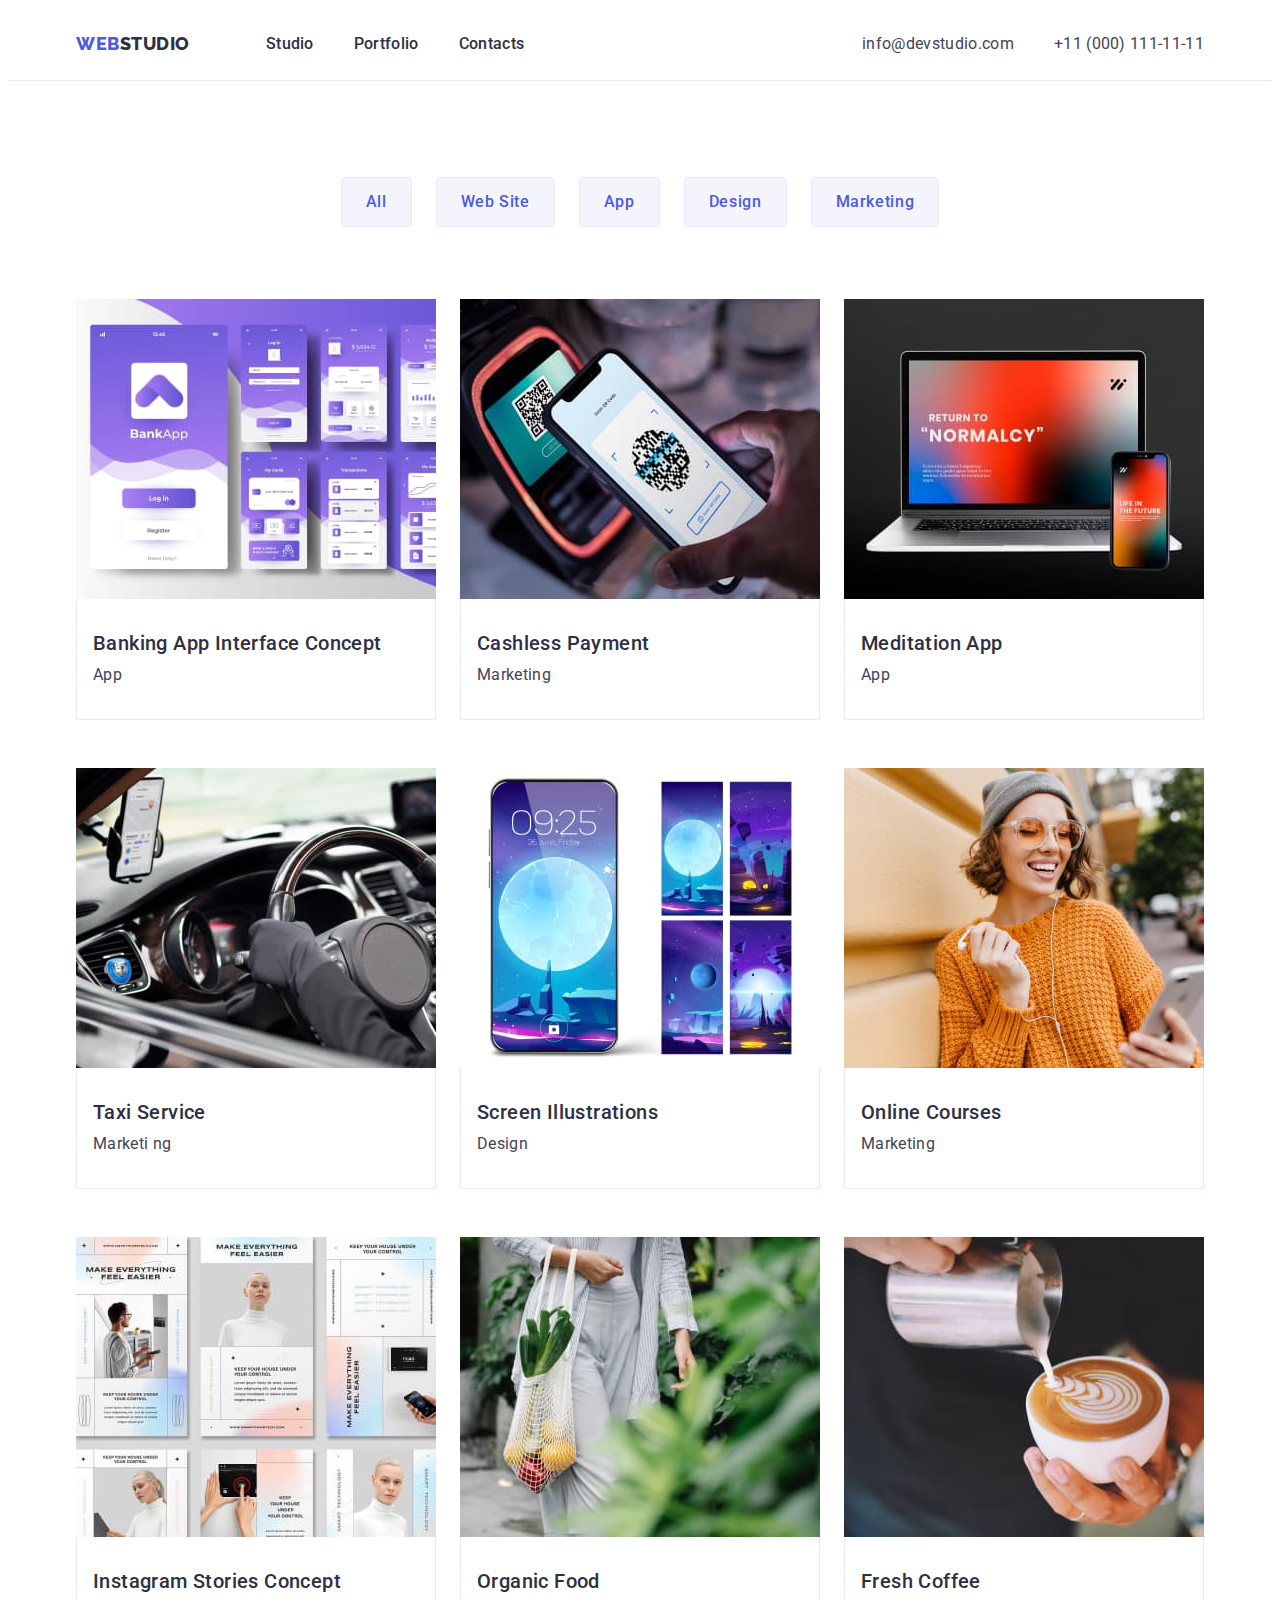
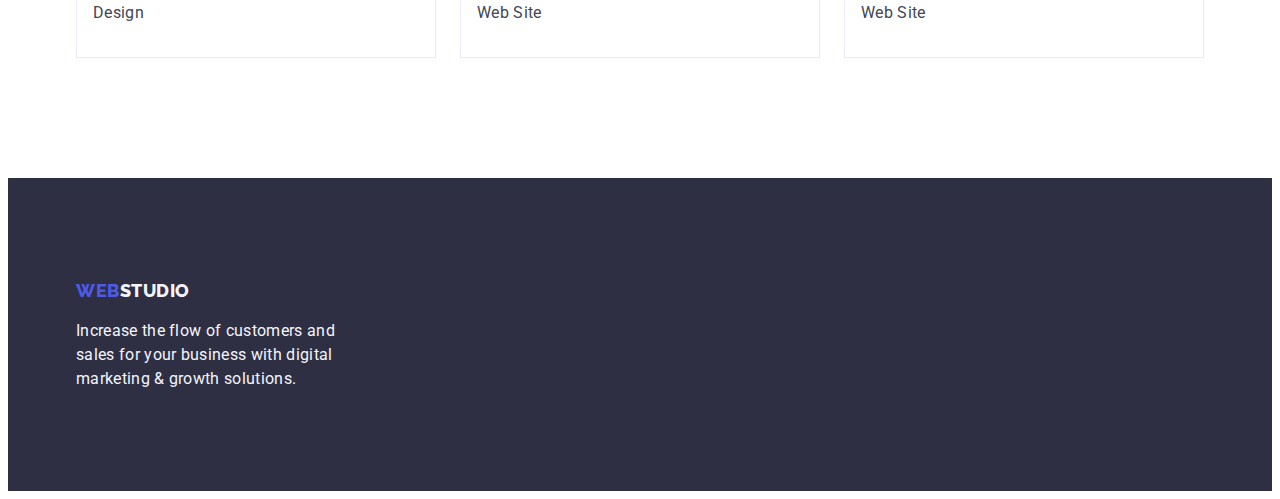
==== portfolio.html @ 958da297 "Initial commit" ====
<!DOCTYPE html>
<html lang="en">
  <head>
    <meta charset="UTF-8" />
    <meta http-equiv="X-UA-Compatible" content="IE=edge" />
    <meta name="viewport" content="width=device-width, initial-scale=1.0" />
    <title>Portfolio</title>
    <link rel="preconnect" href="https://fonts.googleapis.com" />
    <link rel="preconnect" href="https://fonts.gstatic.com" crossorigin />
    <link
      href="https://fonts.googleapis.com/css2?family=Raleway:wght@800&display=swap"
      rel="stylesheet"
    />
    <link rel="preconnect" href="https://fonts.googleapis.com" />
    <link rel="preconnect" href="https://fonts.gstatic.com" crossorigin />
    <link
      href="https://fonts.googleapis.com/css2?family=Roboto:wght@400;500;700;900&display=swap"
      rel="stylesheet"
    />
    <link
      rel="stylesheet"
      href="https://cdnjs.cloudflare.com/ajax/libs/modern-normalize/1.1.0/modern-normalize.min.css"
      integrity="sha512-wpPYUAdjBVSE4KJnH1VR1HeZfpl1ub8YT/NKx4PuQ5NmX2tKuGu6U/JRp5y+Y8XG2tV+wKQpNHVUX03MfMFn9Q=="
      crossorigin="anonymous"
      referrerpolicy="no-referrer"
    />
    <link rel="stylesheet" href="./css/styles.css" />
  </head>
  <body>
    <header class="header">
      <div class="container header-container">
        <nav class="header-navigation">
          <a class="header-logo link" href="./index.html"
            >web<span class="header-logo-web">Studio</span></a
          >
          <ul class="header-list list">
            <li class="header-item">
              <a class="header-link link" href="./index.html">Studio</a>
            </li>
            <li class="header-item">
              <a class="header-link link" href="./portfolio.html">Portfolio</a>
            </li>
            <li class="header-item">
              <a class="header-link link" href="">Contacts</a>
            </li>
          </ul>
        </nav>
        <address class="header-address">
          <ul class="header-list list">
            <li class="header-item">
              <a class="header-contact link" href="mailto:info@devstudio.com"
                >info@devstudio.com</a
              >
            </li>
            <li class="header-item">
              <a class="header-contact link" href="tel:+110001111111"
                >+11 (000) 111-11-11</a
              >
            </li>
          </ul>
        </address>
      </div>
    </header>
    <main class="main">
      <section class="main-section-portfolion">
        <div class="container">
          <h1 class="title-portfolion" hidden>section</h1>
          <ul class="main-items-portfolion list">
            <li class="main-item-btn-portfolion">
              <button class="main-btn-portfolio" type="button">All</button>
            </li>
            <li class="main-item-btn-portfolion">
              <button class="main-btn-portfolio" type="button">Web Site</button>
            </li>
            <li class="main-item-btn-portfolion">
              <button class="main-btn-portfolio" type="button">App</button>
            </li>
            <li class="main-item-btn-portfolion">
              <button class="main-btn-portfolio" type="button">Design</button>
            </li>
            <li class="main-item-btn-portfolion">
              <button class="main-btn-portfolio" type="button">
                Marketing
              </button>
            </li>
          </ul>
          <ul class="main-list-portfolion list">
            <li class="main-item-portfolion">
              <a class="main-link-portfolio link" href="">
                <img
                  src="./images/Banking.jpg"
                  width="360"
                  height="300"
                  alt="services"
                />
                <div class="container-text">
                  <h2 class="main-title-portfolion">
                    Banking App Interface Concept
                  </h2>
                  <p class="main-text-portfolion">App</p>
                </div>
              </a>
            </li>
            <li class="main-item-portfolion">
              <a class="main-link-portfolio link" href="">
                <img
                  src="./images/Cashless.jpg"
                  alt="services_"
                  width="360"
                  height="300"
                />
                <div class="container-text">
                  <h2 class="main-title-portfolion">Cashless Payment</h2>
                  <p class="main-text-portfolion">Marketing</p>
                </div>
              </a>
            </li>
            <li class="main-item-portfolion">
              <a class="main-link-portfolio link" href="">
                <img
                  src="./images/Meditation.jpg"
                  alt="services_"
                  width="360"
                  height="300"
                />
                <div class="container-text">
                  <h2 class="main-title-portfolion">Meditation App</h2>
                  <p class="main-text-portfolion">App</p>
                </div>
              </a>
            </li>
            <li class="main-item-portfolion">
              <a class="main-link-portfolio link" href="">
                <img
                  src="./images/Taxi.jpg"
                  alt="services_"
                  width="360"
                  height="300"
                />
                <div class="container-text">
                  <h2 class="main-title-portfolion">Taxi Service</h2>
                  <p class="main-text-portfolion">Marketi ng</p>
                </div>
              </a>
            </li>
            <li class="main-item-portfolion">
              <a class="main-link-portfolio link" href="">
                <img
                  src="./images/screen.jpg"
                  alt="services_"
                  width="360"
                  height="300"
                />
                <div class="container-text">
                  <h2 class="main-title-portfolion">Screen Illustrations</h2>
                  <p class="main-text-portfolion">Design</p>
                </div>
              </a>
            </li>
            <li class="main-item-portfolion">
              <a class="main-link-portfolio link" href="">
                <img
                  src="./images/Online.jpg"
                  alt="services_"
                  width="360"
                  height="300"
                />
                <div class="container-text">
                  <h2 class="main-title-portfolion">Online Courses</h2>
                  <p class="main-text-portfolion">Marketing</p>
                </div>
              </a>
            </li>
            <li class="main-item-portfolion">
              <a class="main-link-portfolio link" href="">
                <img
                  src="./images/Instagram.jpg"
                  alt="services_"
                  width="360"
                  height="300"
                />
                <div class="container-text">
                  <h2 class="main-title-portfolion">
                    Instagram Stories Concept
                  </h2>
                  <p class="main-text-portfolion">Design</p>
                </div>
              </a>
            </li>
            <li class="main-item-portfolion">
              <a class="main-link-portfolio link" href="">
                <img
                  src="./images/Organic.jpg"
                  alt="services_"
                  width="360"
                  height="300"
                />
                <div class="container-text">
                  <h2 class="main-title-portfolion">Organic Food</h2>
                  <p class="main-text-portfolion">Web Site</p>
                </div>
              </a>
            </li>
            <li class="main-item-portfolion">
              <a class="main-link-portfolio link" href="">
                <img
                  src="./images/fresh.jpg"
                  alt="services_"
                  width="360"
                  height="300"
                />
                <div class="container-text">
                  <h2 class="main-title-portfolion">Fresh Coffee</h2>
                  <p class="main-text-portfolion">Web Site</p>
                </div>
              </a>
            </li>
          </ul>
        </div>
      </section>
    </main>
    <footer class="footer">
      <div class="container">
        <a class="footer-logo link" href="./index.html"
          >web<span class="footer-span">Studio</span></a
        >
        <p class="footer-text">
          Increase the flow of customers and sales for your business with
          digital marketing & growth solutions.
        </p>
      </div>
    </footer>
  </body>
</html>
---- css/styles.css ----
html{
    box-sizing: border-box;
}

*,
*::before,
*::after {
    box-sizing: inherit;
}

p,h1,h2,h3,h4,h5,h6{
    margin: 0px;
}

ul {
    margin: 0px;
    padding-left: 0px;
}

button{
    cursor: pointer;
}

body{
    font-family: 'Roboto' ,sans-serif;
    color:var(--rand-color);
    background-color:var(--white-color);

}

.list{
    list-style: none;
}


:root {
    --brand-color:#2E2F42;
    --rand-color:#434455;
    --white-color:#FFFFFF;
    --brandwhite-color:#F4F4FD;
    --blue-color:#4D5AE5;
    --brandblue-color:#404BBF;
    --border-color:#E7E9FC;
}

/*----------------HEADER---------------*/
.header {
    border-bottom: 1px solid var(--border-color);
}

.container {
    width: 1158px;
    padding-left: 15px;
    padding-right: 15px;
    margin: 0 auto;
}

.header-container{
    display: flex;
    align-items: center;
}

.header-navigation {
display: flex;
margin-right: auto;

}

.header-logo link{
text-decoration: none;
}

.header-logo {
    font-family: "Raleway" ,sans-serif;
    font-style: normal;
    font-weight: 800;
    font-size: 18px;
    line-height: 1.17;
    display: flex;
    align-items: center;
    letter-spacing: 0.03em;
    text-transform: uppercase;
    color: var(--blue-color);
    text-decoration: none;
}

.header-logo-web {
    font-family: "Raleway", sans-serif;
    font-style: normal;
    font-weight: 800;
    font-size: 18px;
    line-height: 1.17;
    display: flex;
    align-items: center;
    letter-spacing: 0.03em;
    text-transform: uppercase;
    color: var(--brand-color);
    text-decoration: none;
}

.header-list {
    display: flex;
    margin-left: 76px;
}

.container-list{
}

.header-item{
    
}

.header-item:last-child{
    margin-right: 0;
}

.header-link {
        display: block;
        padding-top: 24px;
        padding-bottom: 24px;
        font-family: 'Roboto' sans-serif;
        font-style: normal;
        font-weight: 500;
        font-size: 16px;
        line-height: 1.5;
        letter-spacing: 0.02em;
        color:var(--brand-color);
        text-decoration: none;
}

.header-link:hover{
    color: var(--brandblue-color);
}

.header-link:focus{
    color:var(--brandblue-color);
}

.header-address {
    font-style: normal;
}

.header-list{
}

.header-item{
    margin-right: 40px;
}
.header-item:last-child {
    margin-right: 0px;
}

.header-contact {
    text-decoration: none;
    font-weight: 400;
    font-size: 16px;
    line-height: 1.50;
    letter-spacing: 0.02em;
    color: var(--rand-color);
}

.header-contact:hover {
    color: var(--brandblue-color);
}

.header-contact {
    text-decoration: none;
    font-weight: 400;
    font-size: 16px;
    line-height: 1.50;
    letter-spacing: 0.02em;
    color: var(--rand-color);
}

.header-contact:hover {
    color: var(--brandblue-color);
}

.header-contact:focus {
    color:var(--brandblue-color);
}


/*----------------MAIN PAGE SECTION---------------*/

.main {}


.main-section {
    text-align: center;
    padding-top: 188px;
    padding-bottom: 186px;
    background-color: var(--brand-color);
    
}

.main-title {
    font-size: 56px;
    line-height: 1.07;
    letter-spacing: 0.02em;
    color:var(--white-color);
    margin-bottom: 48px;
}

.container-title{
    margin:0 auto;
    width: 496px;
}

.main-btn {
    font-family: "Roboto",sans-serif;
    font-weight: 500;
    font-size: 16px;
    line-height: 1.5;
    letter-spacing: 0.04em;
    color:var(--white-color);
    background:var(--blue-color);
    cursor: pointer;
    border-radius: 4px;
    padding:16px 32px;
    border: none;
}

.main-btn:hover {
    background: var(--brandblue-color);
    border: none;
}

.main-btn:focus {
    background: var(--brandblue-color);
}


/*----------------SECTION-two---------------*/

.main-section-two {
    padding-top: 120px;
    padding-bottom: 120px;
}

.main-two-title{}

.main-two-list {
    display: flex;
    gap: 24px;
}

.list {}

.main-two-item {
    width: 296px;
}

.main-two-title {
    font-weight: 500;
    font-size: 20px;
    line-height: 1.2;
    letter-spacing: 0.02em;
    color: var(--brand-color);
}

.main-two-subtitle {
    font-weight: 400;
    font-size: 16px;
    line-height: 1.5;
    letter-spacing: 0.02em;
    color: var(--rand-color);
    margin-top: 8px;
}

/*----------------SECTION-three---------------*/
.main-section-three {
    padding-bottom: 120px;
}

.main-three-title {
    font-size: 36px;
    line-height: 1.11;
    text-align: center;
    letter-spacing: 0.02em;
    text-transform: capitalize;
    color: var(--brand-color);
    margin-bottom: 72px;
}

.main-three-list {
    display:flex;
    gap: 24px;

}

.main-three-item {
    width: calc((100% - 48px) / 3);
}

.main-three-list {
    
}

/*----------------SECTION-four---------------*/

.main-section-four {
    text-align: center;
    padding-top: 120px;
    padding-bottom: 120px;
    background: var(--brandwhite-color);
}

.four-title{
}

.main-four-title {
    font-size: 36px;
    line-height: 1.11;
    text-align: center;
    letter-spacing: 0.02em;
    text-transform: capitalize;
    color: var(--brand-color);
    margin-bottom: 72px;
}

.main-four-subtitle {
    font-weight: 500;
    font-size: 20px;
    line-height: 1.20;
    text-align: center;
    letter-spacing: 0.02em;
    color: var(--brand-color);
    margin-bottom: 8px;
}
.main-four-list {
    display: flex;
    gap: 24px;
}

.main-four-item {
    background:var(--white-color);
    border-bottom-left-radius: 4px;
    border-bottom-right-radius: 4px;
    width: calc((100% - 72px) / 4);
}


.main-four-text {
        font-size: 16px;
        line-height: 1.50;
        letter-spacing: 0.02em;
        color: var(--rand-color);
        text-align: center;
}

.container-four-text{
    padding-top: 32px;
    padding-bottom: 32px;
}

/*----------------PORTFOLIO SECTION---------------*/
.main {}

.main-hero{}

.main-section-portfolion {
    padding-top: 96px;
    padding-bottom: 120px;
}

.title-portfolion {}

.main-items-portfolion {
    display: flex;
    gap: 24px;
    margin-bottom: 72px;
    justify-content: center;
}

.main-item-btn-portfolion{
}

.main-btn-portfolio { 
    font-family: 'Roboto',sans-serif;
    font-style: normal;
    font-weight: 500;
    font-size: 16px;
    line-height: 1.5;
    display: flex;
    align-items: center;
    text-align: center;
    letter-spacing: 0.04em;
    color: var(--blue-color);
    cursor: pointer;
    background-color: var(--brandwhite-color);
    border: 1px solid var(--border-color);
    border-radius: 4px;
    padding:12px 24px 12px 24px;
}

.main-btn-portfolio:focus,
.main-btn-portfolio:hover{
    color:var(--white-color);
    background-color:var(--brandblue-color);
    border: 1px solid var(--brandblue-color);
}

.main-list-portfolion {
  display: flex;
  flex-wrap:wrap;
  gap: 48px 24px;
}

.list {}

.main-item-portfolion {
width: calc((100% - 48px) / 3);
}

.container-text{
    border: 1px solid var(--border-color);
    border-top: none;
    padding-top: 32px;
    padding-bottom: 32px;
    padding-left: 16px;
}

.main-title-portfolion {
    font-family: 'Roboto',sans-serif;
    font-style: normal;
    font-weight: 500;
    font-size: 20px;
    line-height: 1.2;
    letter-spacing: 0.02em;
    color:var(--brand-color);
    margin-bottom: 8px;
}

.main-text-portfolion {
    font-family: 'Roboto',sans-serif;
    font-style: normal;
    font-weight: 400;
    font-size: 16px;
    line-height: 1.5;
    letter-spacing: 0.02em;
    color: var(--rand-color);
}

.main-link-portfolion{
    
}

img{
    display: block;
}

.link{
    text-decoration: none;
}

/*----------------FOOTER---------------*/
.footer { 
    background-color: var(--brand-color);
    padding-top: 102px;
    padding-bottom: 100px;
}


.footer-logo {
    font-family: 'Raleway', sans-serif;
    font-style: normal;
    font-weight: 800;
    font-size: 18px;
    line-height: 1.17;
    display: flex;
    align-items: center;
    text-decoration: none;
    letter-spacing: 0.03em;
    text-transform: uppercase;
    color: var(--blue-color);
}

.footer-span {
    font-family: 'Raleway', sans-serif;
    font-style: normal;
    font-weight: 800;
    font-size: 18px;
    line-height: 1.17;
    display: flex;
    align-items: center;
    letter-spacing: 0.03em;
    text-transform: uppercase;
    color:var(--brandwhite-color);
}


.footer-text {
    font-weight: 400;
    font-size:16px;
    line-height:1.5;
    letter-spacing: 0.02em;
    color: var(--brandwhite-color);
    margin-top: 17.5px;
    width: 264px;
}
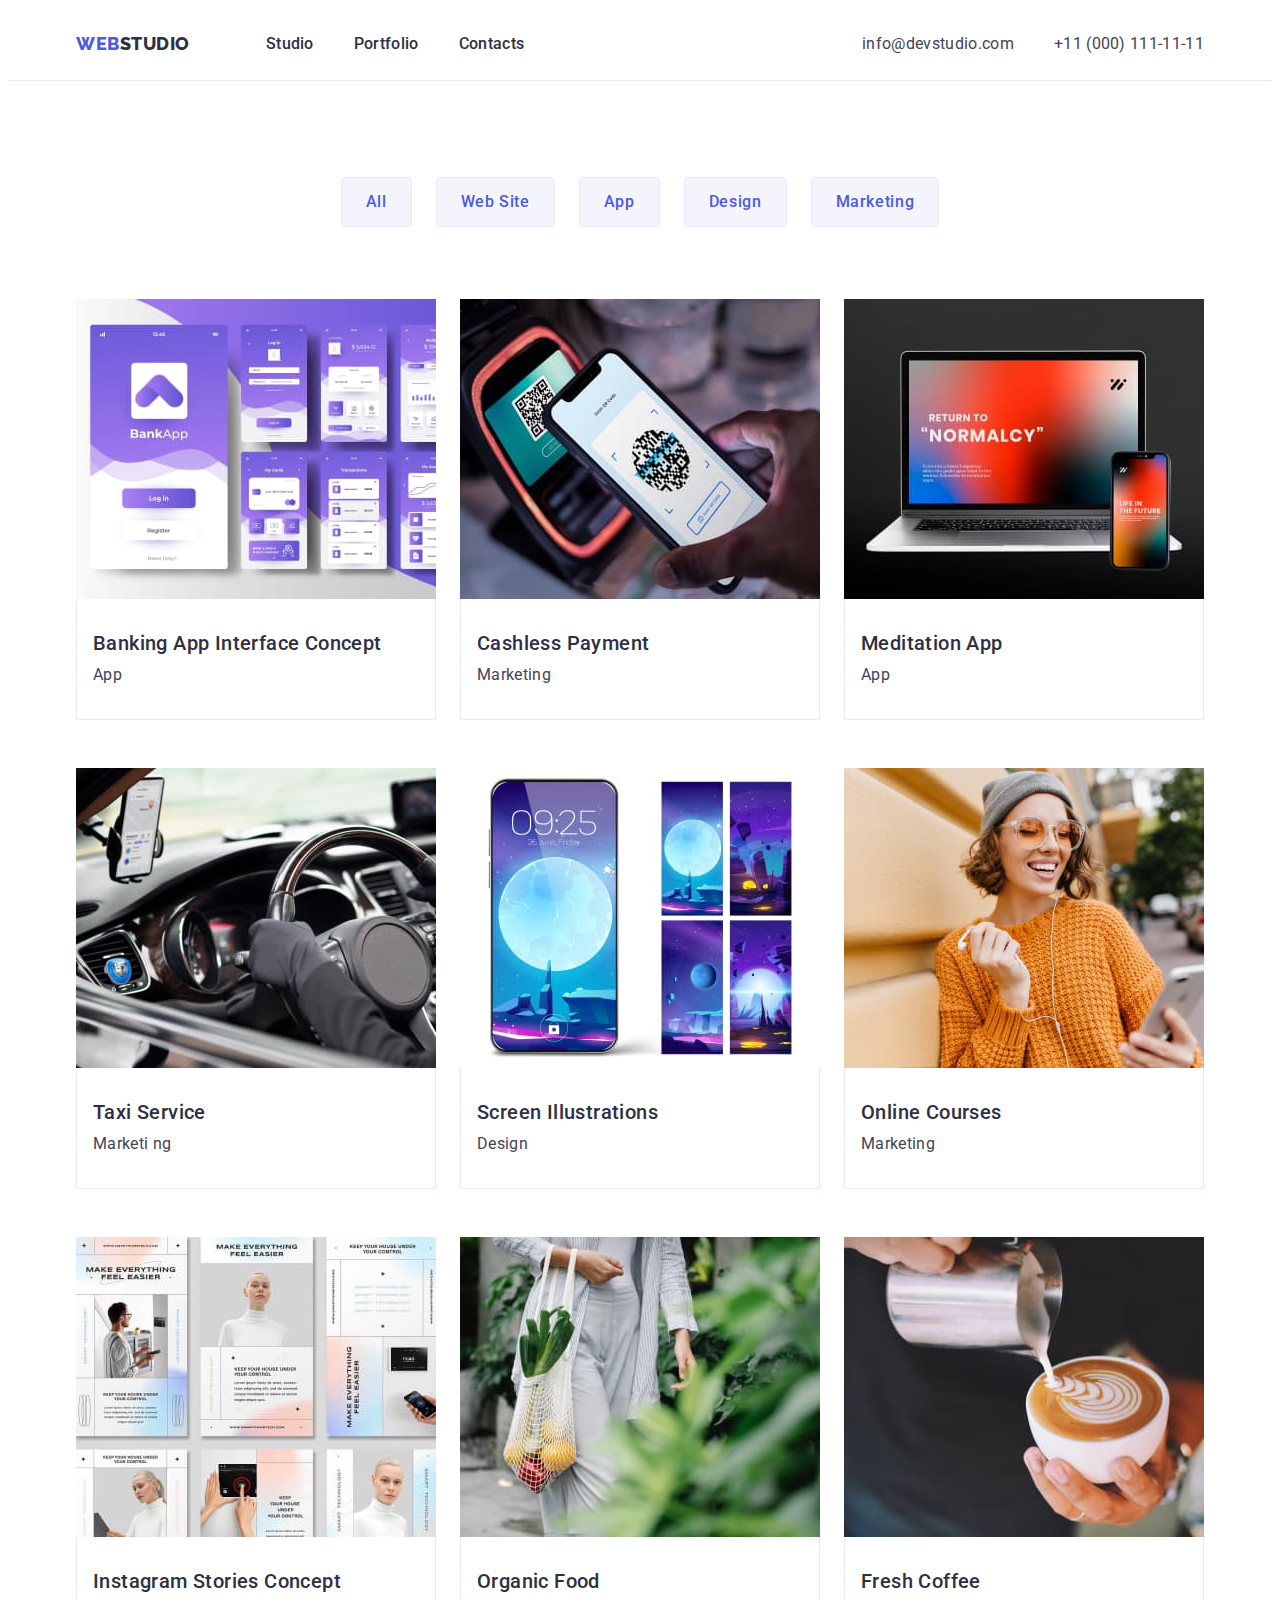
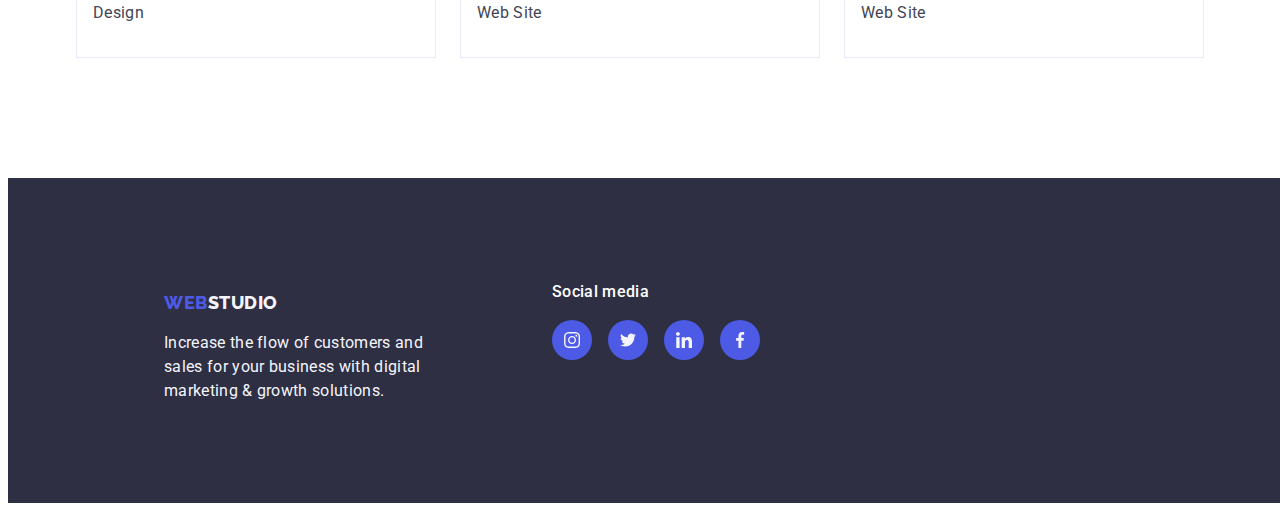
==== commit caa84df3: "update" ====
--- a/portfolio.html
+++ b/portfolio.html
@@ -221,13 +221,48 @@
     </main>
     <footer class="footer">
       <div class="container">
-        <a class="footer-logo link" href="./index.html"
-          >web<span class="footer-span">Studio</span></a
-        >
-        <p class="footer-text">
-          Increase the flow of customers and sales for your business with
-          digital marketing & growth solutions.
-        </p>
+        <div class="container-footer-logo">
+          <a class="footer-logo link" href="./index.html"
+            >web<span class="footer-span">Studio</span></a
+          >
+          <p class="footer-text">
+            Increase the flow of customers and sales for your business with
+            digital marketing & growth solutions.
+          </p>
+        </div>
+        <div class="container-footer-icon">
+          <p class="footer-container-text">Social media</p>
+          <ul class="footer-list list">
+            <li class="footer-item">
+              <a class="footer-link" href="">
+                <svg class="footer-icon" width="16" height="16">
+                  <use href="./images/symbol-defs.svg#icon-instagram"></use>
+                </svg>
+              </a>
+            </li>
+            <li class="footer-item">
+              <a class="footer-link" href="">
+                <svg class="footer-icon" width="16" height="16">
+                  <use href="./images/symbol-defs.svg#icon-twitter"></use>
+                </svg>
+              </a>
+            </li>
+            <li class="footer-item">
+              <a class="footer-link" href="">
+                <svg class="footer-icon" width="16" height="16">
+                  <use href="./images/symbol-defs.svg#icon-linkedin"></use>
+                </svg>
+              </a>
+            </li>
+            <li class="footer-item">
+              <a class="footer-link" href="">
+                <svg class="footer-icon" width="16" height="16">
+                  <use href="./images/symbol-defs.svg#icon-facebook"></use>
+                </svg>
+              </a>
+            </li>
+          </ul>
+        </div>
       </div>
     </footer>
   </body>
--- a/css/styles.css
+++ b/css/styles.css
@@ -41,6 +41,8 @@
     --blue-color:#4D5AE5;
     --brandblue-color:#404BBF;
     --border-color:#E7E9FC;
+    --border-icon:#8E8F99;
+    --color-icon:#31D0AA;
 }
 
 /*----------------HEADER---------------*/
@@ -191,7 +193,16 @@
     padding-top: 188px;
     padding-bottom: 186px;
     background-color: var(--brand-color);
-    
+    background-image:
+    linear-gradient(rgba(46, 47, 66, 0.7),
+    rgba(46, 47, 66, 0.7)),
+    url(../images/main-bg.jpg);
+    background-repeat: no-repeat;
+    background-size:cover;
+    background-position: center;
+    width: 1440px;
+    margin-left: auto;
+    margin-right: auto;
 }
 
 .main-title {
@@ -245,6 +256,19 @@
     gap: 24px;
 }
 
+.main-two-icon{
+background-color: var(--brandwhite-color);
+display: flex;
+border-radius: 4px;
+width: 264px;
+height: 112px;
+padding: 24px 102px;
+margin-bottom: 8px;
+}
+
+.icon-svg{
+}
+
 .list {}
 
 .main-two-item {
@@ -304,9 +328,43 @@
     padding-top: 120px;
     padding-bottom: 120px;
     background: var(--brandwhite-color);
+    width: 1440px;
+    margin: 0 auto;
 }
 
 .four-title{
+}
+
+.main-four-list-icon{
+    display: flex;
+    justify-content: center;
+    gap: 24px;
+    margin-top: 8px;
+    
+}
+
+.main-four-item-icon{
+    width: 40px;
+    height: 40px;
+}
+
+
+
+
+.main-four-link-icon{
+width: 100%;
+height: 100%;
+border-radius: 50%;
+background-color: var(--blue-color);
+display: flex;
+align-items: center;
+}
+
+.main-four-link-icon:hover{
+    background-color: var(--color-icon);
+}
+
+.main-four-icon {
 }
 
 .main-four-title {
@@ -338,6 +396,7 @@
     border-bottom-left-radius: 4px;
     border-bottom-right-radius: 4px;
     width: calc((100% - 72px) / 4);
+    box-shadow: 0px 1px 6px rgba(46, 47, 66, 0.08), 0px 1px 1px rgba(46, 47, 66, 0.16), 0px 2px 1px rgba(46, 47, 66, 0.08);
 }
 
 
@@ -353,6 +412,72 @@
     padding-top: 32px;
     padding-bottom: 32px;
 }
+
+
+/*----------------SECTION-five---------------*/
+
+.main-section-five {
+    padding-top: 120px;
+    padding-bottom: 120px;
+}
+
+.five-title {
+}
+
+.main-subtitle-five { 
+        font-weight: 700;
+        font-size: 36px;
+        line-height: 1.11;
+        text-align: center;
+        letter-spacing: 0.02em;
+        text-transform: capitalize;
+        margin-bottom: 72px;
+}
+
+.main-five-list {
+    display: flex;
+    justify-content: center;
+    gap: 24px;
+}
+
+.list {}
+
+.main-five-item {
+    width: 168px;
+    height: 88px;
+    border: 1px solid var(--border-icon);
+    border-radius: 4px;
+    padding-top: 16px;
+    padding-left: 32px;
+    padding-right: 32px;
+    padding-bottom: 16px;
+    
+}
+
+.main-five-link {
+    width: 100%;
+    height: 100%;
+    display: flex;
+    align-items: center;
+    justify-content: center;
+    fill: #8e8f99;
+}
+
+.main-five-link:hover{
+    fill:var(--brandblue-color);
+    
+}
+
+.main-five-item:hover{
+    border-color: var(--brandblue-color);
+}
+
+.main-five-icon {
+}
+
+
+
+
 
 /*----------------PORTFOLIO SECTION---------------*/
 .main {}
@@ -399,6 +524,10 @@
     color:var(--white-color);
     background-color:var(--brandblue-color);
     border: 1px solid var(--brandblue-color);
+    box-shadow: 
+    0px 3px 1px rgba(0, 0, 0, 0.1), 
+    0px 2px 1px rgba(0, 0, 0, 0.08), 
+    0px 2px 2px rgba(0, 0, 0, 0.12);
 }
 
 .main-list-portfolion {
@@ -411,6 +540,13 @@
 
 .main-item-portfolion {
 width: calc((100% - 48px) / 3);
+}
+
+.main-item-portfolion:hover{
+    box-shadow: 
+    0px 1px 6px rgba(46, 47, 66, 0.08), 
+    0px 1px 1px rgba(46, 47, 66, 0.16),
+    0px 2px 1px rgba(46, 47, 66, 0.08);
 }
 
 .container-text{
@@ -458,9 +594,14 @@
 .footer { 
     background-color: var(--brand-color);
     padding-top: 102px;
-    padding-bottom: 100px;
-}
-
+    padding-bottom:100px;
+    width: 1440px;
+    margin: 0 auto;
+}
+
+.container-footer-logo{
+    display: inline-block;
+}
 
 .footer-logo {
     font-family: 'Raleway', sans-serif;
@@ -498,4 +639,51 @@
     color: var(--brandwhite-color);
     margin-top: 17.5px;
     width: 264px;
-}+    display: flex;
+}
+
+.footer-container {
+    
+}
+.container-footer-icon{
+    display: inline-block;
+    justify-content: center;
+    margin-left: 120px;
+}
+
+.footer-container-text {
+        font-style: normal;
+        font-weight: 500;
+        font-size: 16px;
+        line-height: 1.5;
+        letter-spacing: 0.02em;
+        color: var(--white-color);
+        display: flex;
+        margin-bottom: 16px;
+}
+
+.footer-list {
+    display: flex;
+    gap: 16px;
+}
+
+.footer-item {
+    width: 40px;
+    height: 40px;
+}
+
+.footer-link {
+   width: 100%;
+    height: 100%;
+    border-radius: 50%;
+    background-color: var(--blue-color);
+    display: flex;
+    align-items: center;
+    justify-content: center;
+}
+
+.footer-link:hover{
+    background-color: var(--color-icon);
+}
+
+.footer-icon {}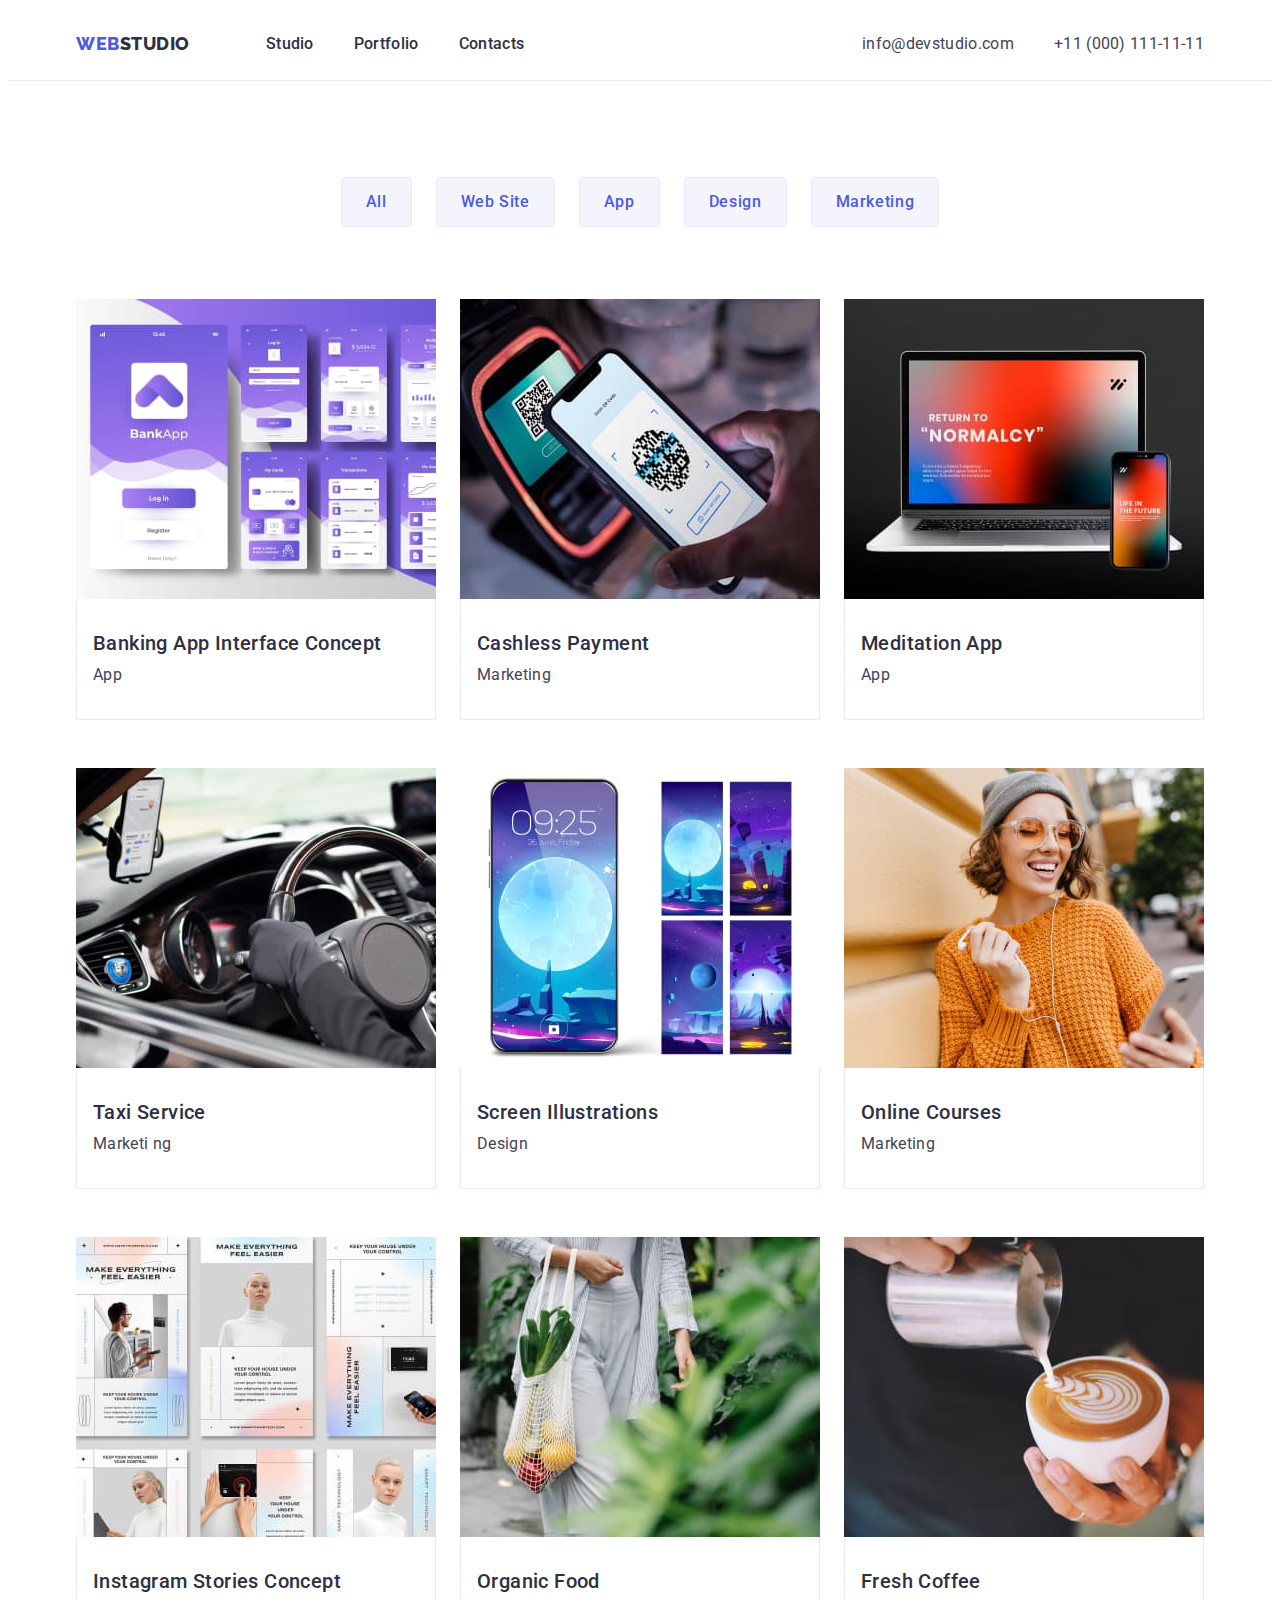
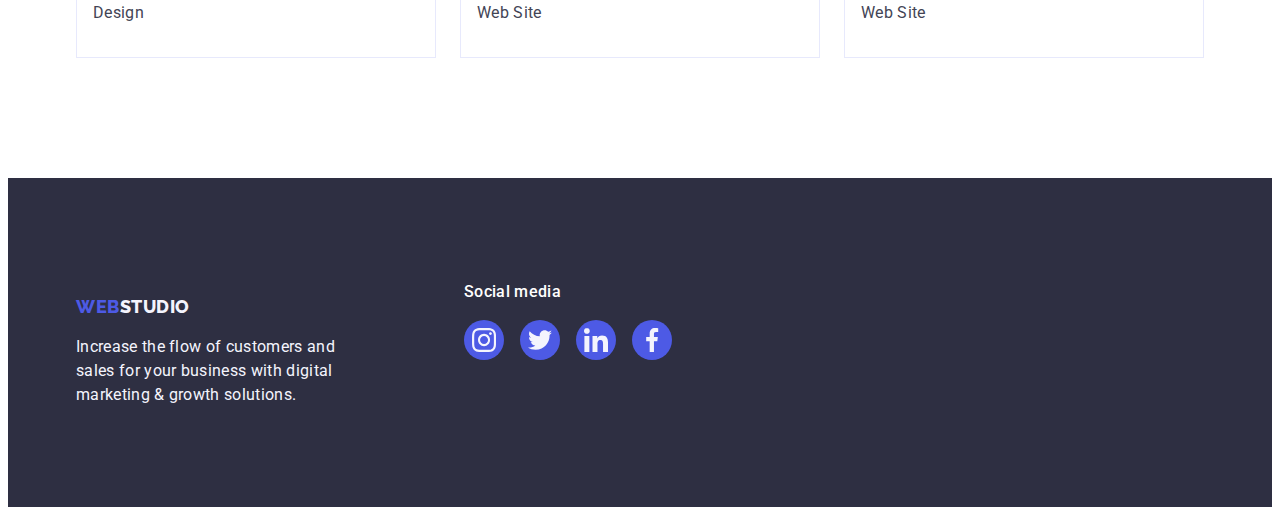
==== commit dd9d1e31: "update" ====
--- a/portfolio.html
+++ b/portfolio.html
@@ -235,28 +235,28 @@
           <ul class="footer-list list">
             <li class="footer-item">
               <a class="footer-link" href="">
-                <svg class="footer-icon" width="16" height="16">
+                <svg class="footer-icon" width="24" height="24">
                   <use href="./images/symbol-defs.svg#icon-instagram"></use>
                 </svg>
               </a>
             </li>
             <li class="footer-item">
               <a class="footer-link" href="">
-                <svg class="footer-icon" width="16" height="16">
+                <svg class="footer-icon" width="24" height="24">
                   <use href="./images/symbol-defs.svg#icon-twitter"></use>
                 </svg>
               </a>
             </li>
             <li class="footer-item">
               <a class="footer-link" href="">
-                <svg class="footer-icon" width="16" height="16">
+                <svg class="footer-icon" width="24" height="24">
                   <use href="./images/symbol-defs.svg#icon-linkedin"></use>
                 </svg>
               </a>
             </li>
             <li class="footer-item">
               <a class="footer-link" href="">
-                <svg class="footer-icon" width="16" height="16">
+                <svg class="footer-icon" width="24" height="24">
                   <use href="./images/symbol-defs.svg#icon-facebook"></use>
                 </svg>
               </a>
--- a/css/styles.css
+++ b/css/styles.css
@@ -99,6 +99,8 @@
     color: var(--brand-color);
     text-decoration: none;
 }
+
+
 
 .header-list {
     display: flex;
@@ -264,6 +266,7 @@
 height: 112px;
 padding: 24px 102px;
 margin-bottom: 8px;
+fill: currentColor;
 }
 
 .icon-svg{
@@ -328,8 +331,6 @@
     padding-top: 120px;
     padding-bottom: 120px;
     background: var(--brandwhite-color);
-    width: 1440px;
-    margin: 0 auto;
 }
 
 .four-title{
@@ -340,16 +341,12 @@
     justify-content: center;
     gap: 24px;
     margin-top: 8px;
-    
 }
 
 .main-four-item-icon{
     width: 40px;
     height: 40px;
 }
-
-
-
 
 .main-four-link-icon{
 width: 100%;
@@ -358,10 +355,13 @@
 background-color: var(--blue-color);
 display: flex;
 align-items: center;
-}
-
-.main-four-link-icon:hover{
-    background-color: var(--color-icon);
+justify-content: center;
+fill:var(--brandwhite-color);
+}
+
+.main-four-link-icon:hover,
+.main-four-link-icon:focus{
+    background-color: var(--brandblue-color);
 }
 
 .main-four-icon {
@@ -447,25 +447,21 @@
     height: 88px;
     border: 1px solid var(--border-icon);
     border-radius: 4px;
-    padding-top: 16px;
-    padding-left: 32px;
-    padding-right: 32px;
-    padding-bottom: 16px;
-    
 }
 
 .main-five-link {
-    width: 100%;
-    height: 100%;
+    width: 168px;
+    height: 88px;
     display: flex;
     align-items: center;
     justify-content: center;
     fill: #8e8f99;
-}
-
-.main-five-link:hover{
-    fill:var(--brandblue-color);
     
+}
+
+.main-five-link:hover,
+.main-five-link:focus {
+    fill: var(--brandblue-color);
 }
 
 .main-five-item:hover{
@@ -473,6 +469,8 @@
 }
 
 .main-five-icon {
+    margin: 0;
+    padding: 0;
 }
 
 
@@ -595,8 +593,6 @@
     background-color: var(--brand-color);
     padding-top: 102px;
     padding-bottom:100px;
-    width: 1440px;
-    margin: 0 auto;
 }
 
 .container-footer-logo{
@@ -680,10 +676,12 @@
     display: flex;
     align-items: center;
     justify-content: center;
-}
-
-.footer-link:hover{
-    background-color: var(--color-icon);
+    fill: var(--brandwhite-color);
+}
+
+.footer-link:hover,
+.footer-link:focus{
+    background-color: var(--brandblue-color);
 }
 
 .footer-icon {}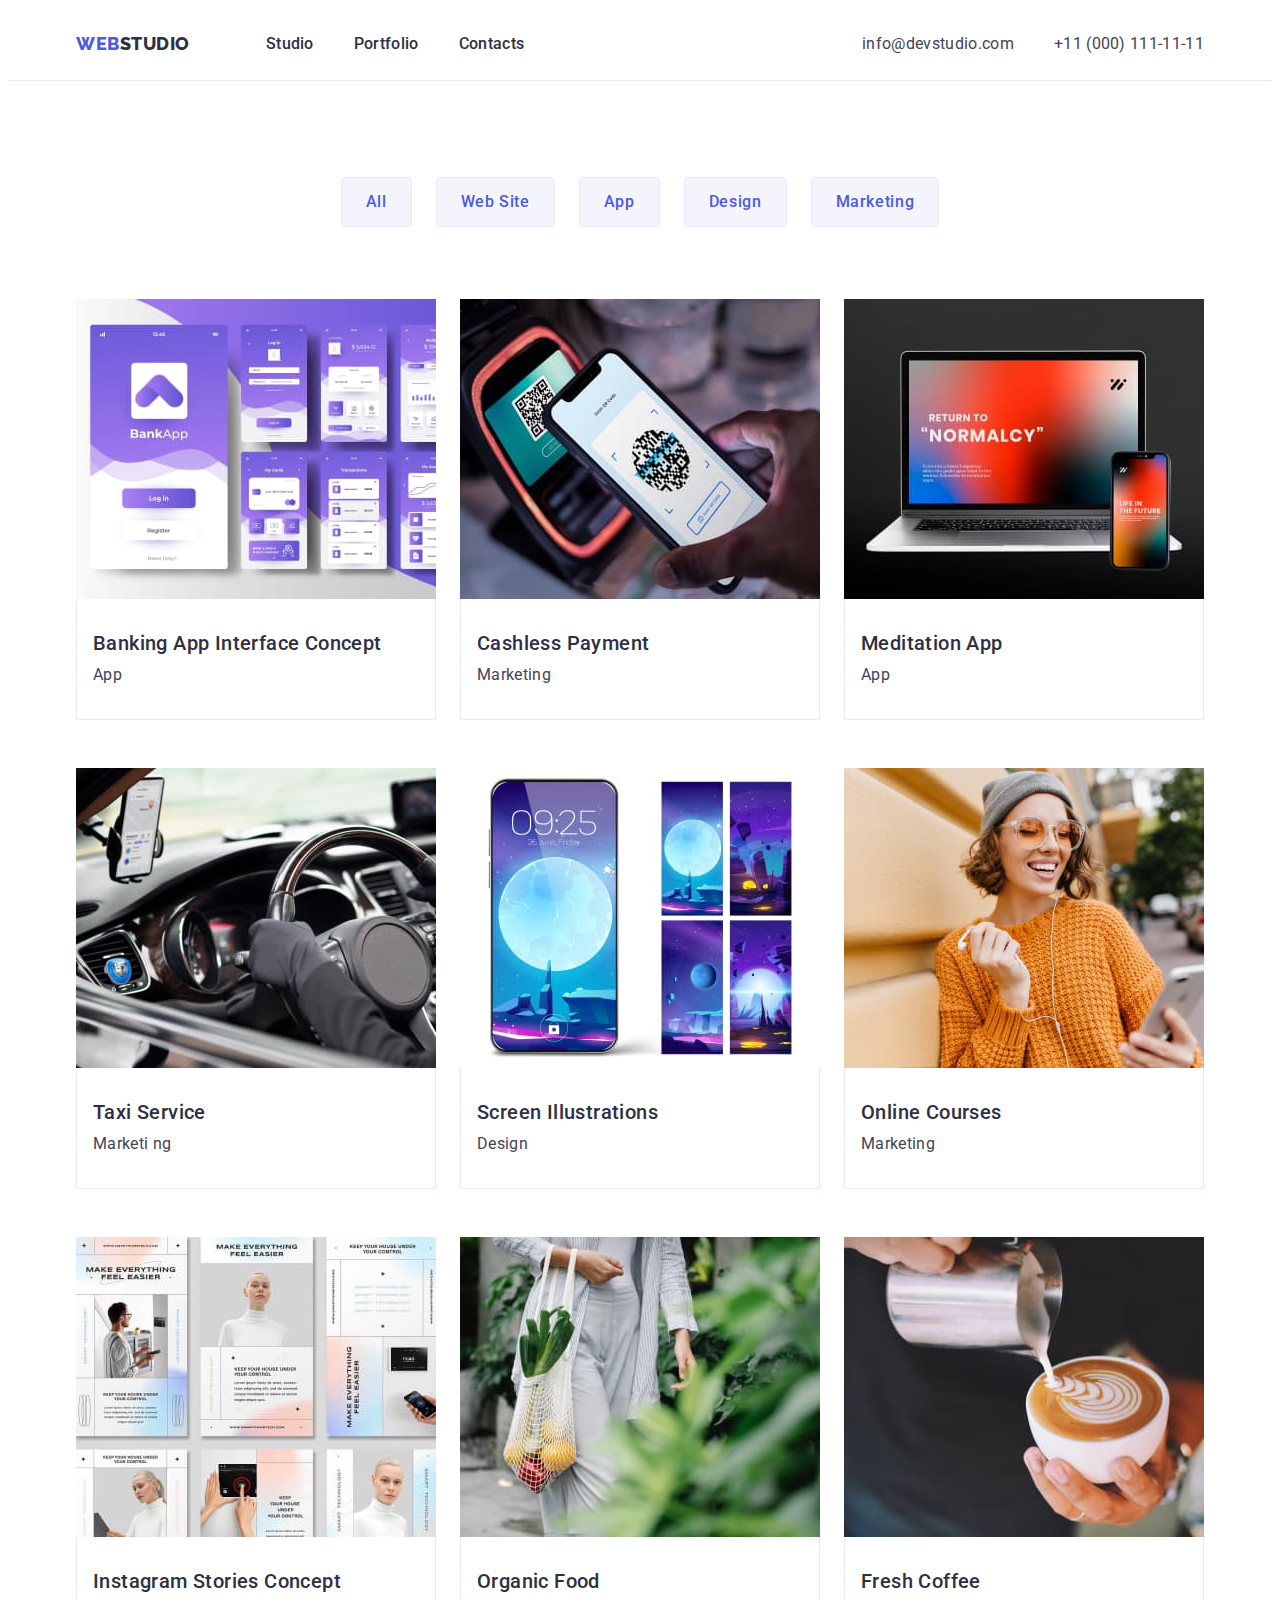
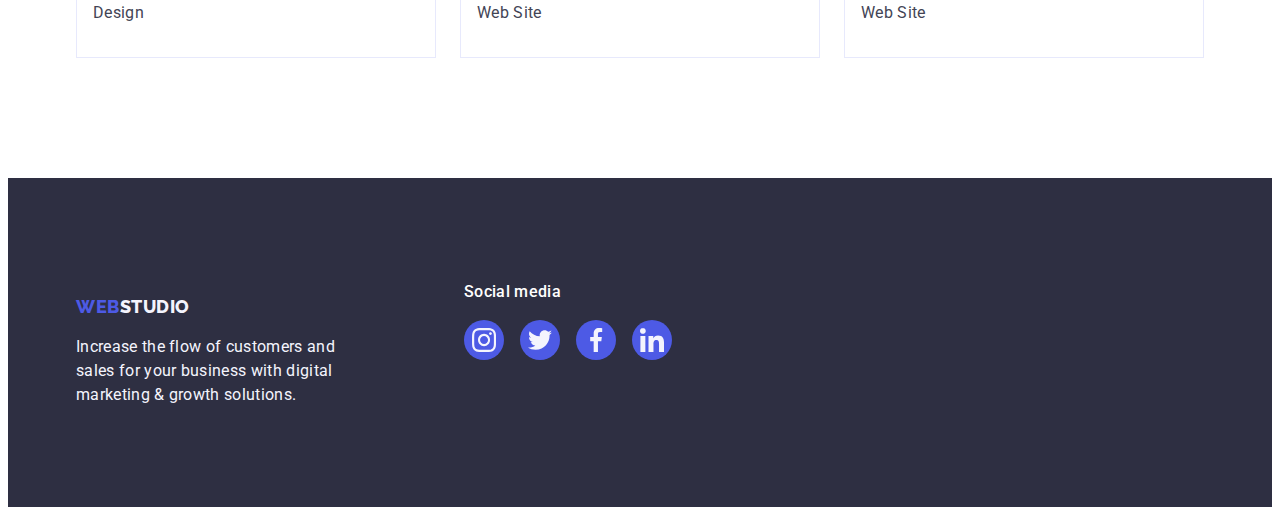
==== commit 7ea577f7: "update" ====
--- a/portfolio.html
+++ b/portfolio.html
@@ -250,14 +250,14 @@
             <li class="footer-item">
               <a class="footer-link" href="">
                 <svg class="footer-icon" width="24" height="24">
+                  <use href="./images/symbol-defs.svg#icon-facebook"></use>
+                </svg>
+              </a>
+            </li>
+            <li class="footer-item">
+              <a class="footer-link" href="">
+                <svg class="footer-icon" width="24" height="24">
                   <use href="./images/symbol-defs.svg#icon-linkedin"></use>
-                </svg>
-              </a>
-            </li>
-            <li class="footer-item">
-              <a class="footer-link" href="">
-                <svg class="footer-icon" width="24" height="24">
-                  <use href="./images/symbol-defs.svg#icon-facebook"></use>
                 </svg>
               </a>
             </li>
--- a/css/styles.css
+++ b/css/styles.css
@@ -266,7 +266,7 @@
 height: 112px;
 padding: 24px 102px;
 margin-bottom: 8px;
-fill: currentColor;
+fill: 
 }
 
 .icon-svg{
@@ -681,7 +681,7 @@
 
 .footer-link:hover,
 .footer-link:focus{
-    background-color: var(--brandblue-color);
+    background-color: var(--color-icon);
 }
 
 .footer-icon {}